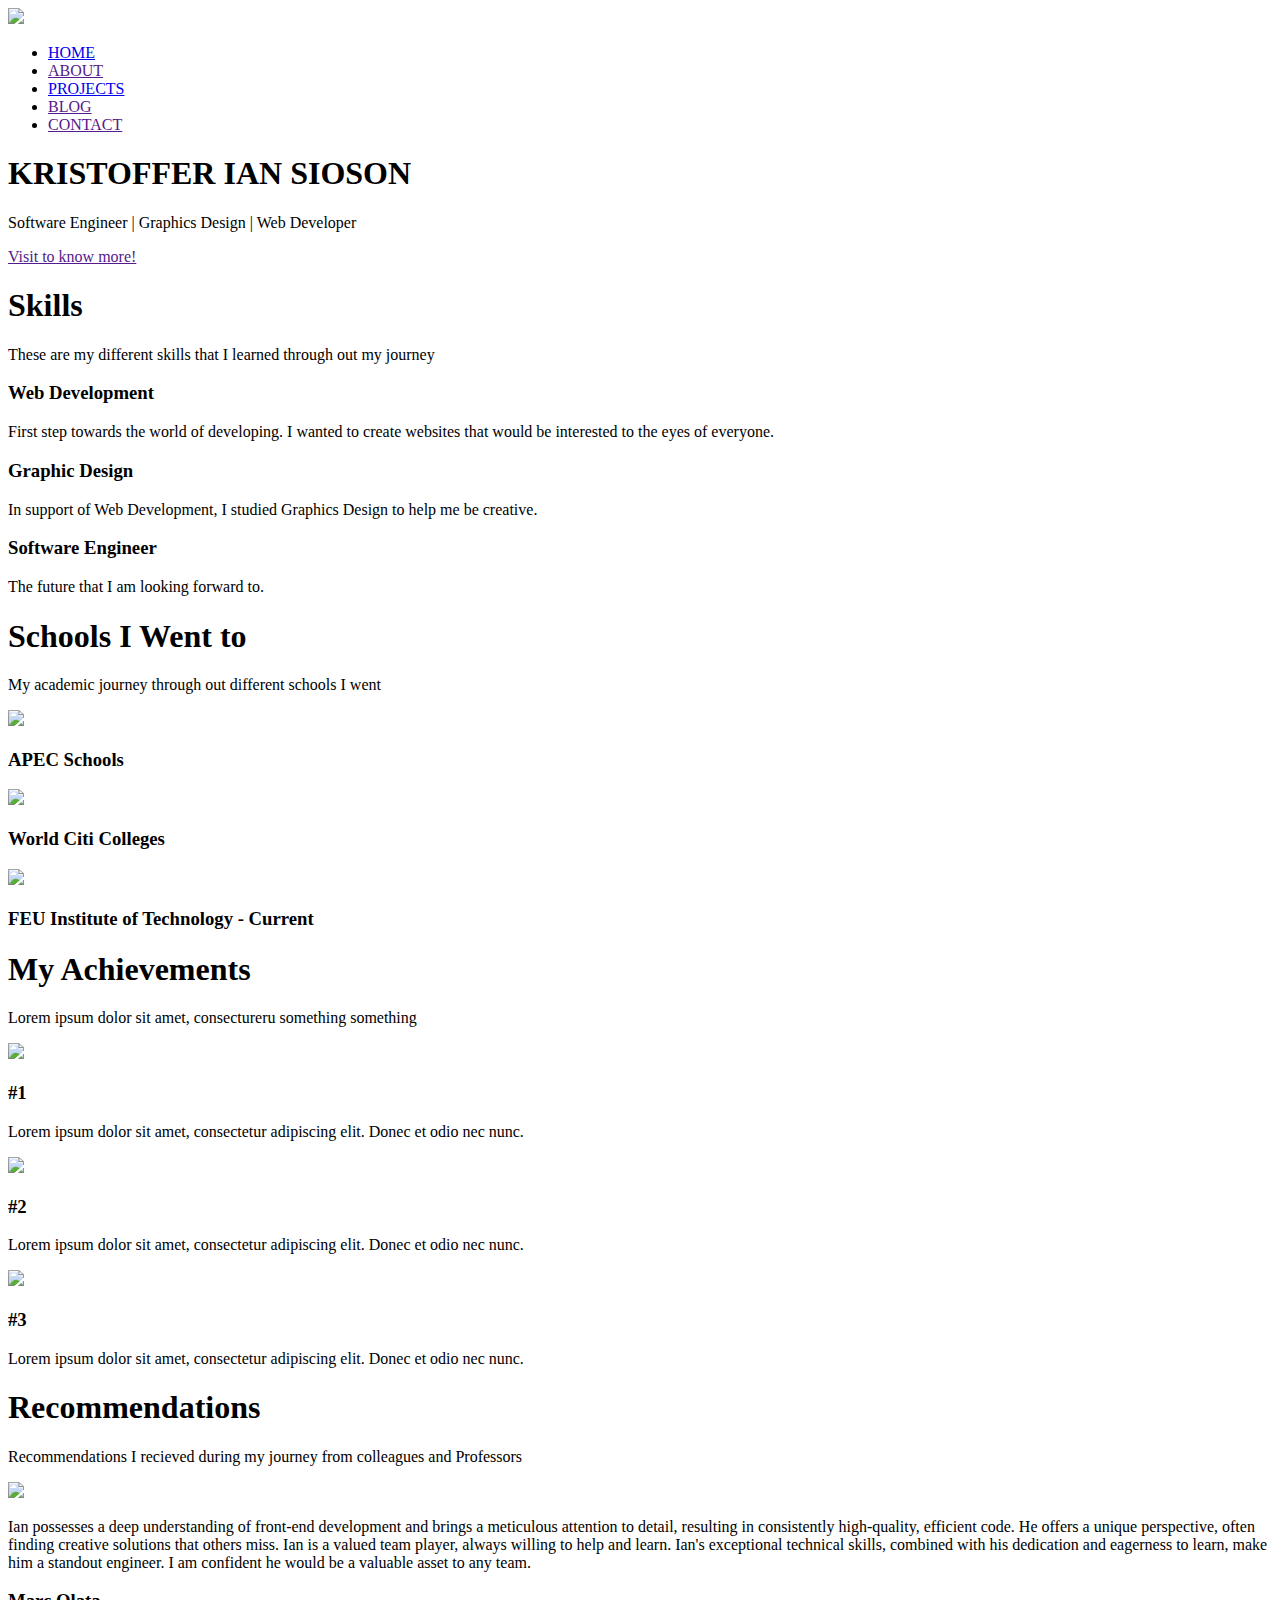
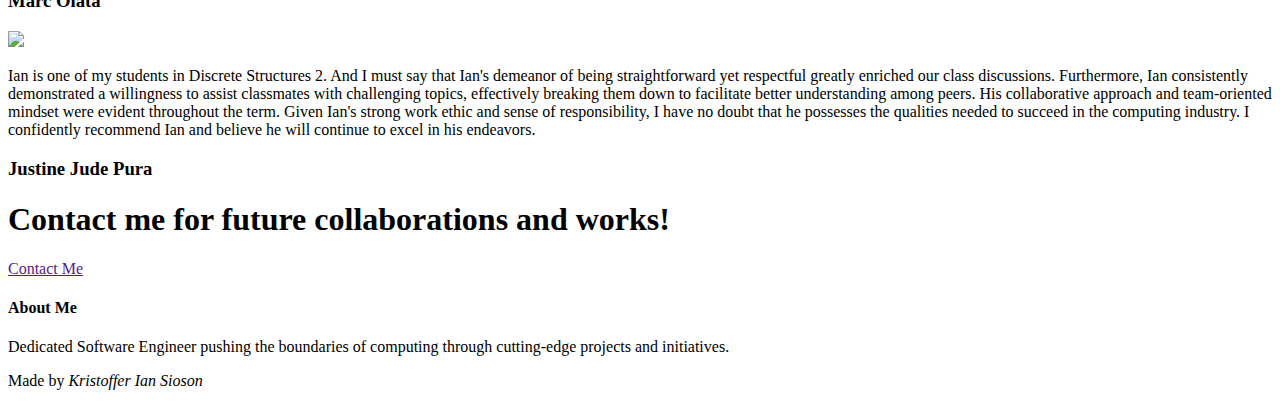
==== index.html @ e9e90484 "Links to different pages" ====
<!DOCTYPE html>
<html>
<head>
    <meta name="viewport" content="width=device-width, initial-scale=1.0">
    <title>Ian Sioson - Blog</title>
    <link rel="stylesheet" href="style.css">
    <link rel="preconnect" href="https://fonts.googleapis.com">
<link rel="preconnect" href="https://fonts.gstatic.com" crossorigin>
<link href="https://fonts.googleapis.com/css2?family=Poppins:ital,wght@0,100;0,200;0,300;0,400;0,500;0,600;0,700;0,800;0,900;1,100;1,200;1,300;1,400;1,500;1,600;1,700;1,800;1,900&display=swap" rel="stylesheet">
<link rel="stylesheet" href="https://cdnjs.cloudflare.com/ajax/libs/font-awesome/6.5.2/css/all.min.css" integrity="sha512-SnH5WK+bZxgPHs44uWIX+LLJAJ9/2PkPKZ5QiAj6Ta86w+fsb2TkcmfRyVX3pBnMFcV7oQPJkl9QevSCWr3W6A==" crossorigin="anonymous" referrerpolicy="no-referrer" />
</head>
<body>
    <section class="header">
        <nav>
            <a href="index.html"><img src="images/logo.png"></a>
            <div class="nav-links" id="navLinks">
                <i class="fa-solid fa-xmark" onclick="hideMenu()"></i>
                <ul>    
                    <li><a href="index.html">HOME</a></li>
                    <li><a href="">ABOUT</a></li>
                    <li><a href="project.html">PROJECTS</a></li>
                    <li><a href="">BLOG</a></li>
                    <li><a href="">CONTACT</a></li>
                </ul>
            </div>
            <i class="fa-solid fa-bars" onclick="showMenu()"></i>
        </nav>
        <div class="text-box">
            <h1>KRISTOFFER IAN SIOSON</h1>
            <p>Software Engineer | Graphics Design | Web Developer</p>
            <a href="" class="hero-btn">Visit to know more!</a>

        </div>
    </section>

    <!-- About Project -->

    <section class ="course">
      <h1>Skills</h1>
      <p>These are my different skills that I learned through out my journey</p>

        <div class="row">
            <div class="course-col">
              <h3>Web Development</h3>
                 <p>First step towards the world of developing. I wanted to create websites that would be interested to the eyes of everyone.</p>
                </div>

            <div class="course-col">
              <h3>Graphic Design</h3>
                 <p>In support of Web Development, I studied Graphics Design to help me be creative.</p>
               </div>

            <div class="course-col">
              <h3>Software Engineer</h3>
                 <p>The future that I am looking forward to.</p>
                </div>
    </section>

    <!-- Schools -->

    <section class="school">
    <h1>Schools I Went to</h1>
    <p>My academic journey through out different schools I went</p>

    <div class="row">
        <div class="school-col">
            <img src="images/apec.png">
            <div class="layer">
                <h3>APEC Schools</h3>
        </div>
        </div>

        <div class="school-col">
            <img src="images/wcc.png">
            <div class="layer">
                <h3>World Citi Colleges</h3>
        </div>
        </div>

        <div class="school-col">
            <img src="images/feu.png">
            <div class="layer">
                <h3>FEU Institute of Technology - Current</h3>
        </div>
        </div>
    </div>



    </section>

    <!-- Achievements -->
    <section class="achievements">
        <h1>My Achievements</h1>
        <p>Lorem ipsum dolor sit amet, consectureru something something</p>

        <div class="row">
            <div class="achievement-col">
                <img src="images/achievement1.png">
                <h3>#1</h3>
                <p>Lorem ipsum dolor sit amet, consectetur adipiscing elit. Donec et odio nec nunc.</p>
            </div>

            <div class="achievement-col">
                <img src="images/achievement2.png">
                <h3>#2</h3>
                <p>Lorem ipsum dolor sit amet, consectetur adipiscing elit. Donec et odio nec nunc.</p>
            </div>

            <div class="achievement-col">
                <img src="images/achievement3.png">
                <h3>#3</h3>
                <p>Lorem ipsum dolor sit amet, consectetur adipiscing elit. Donec et odio nec nunc.</p>
            </div>
        </div>
    </section>

    <!-- Recommendations -->
    <section class="recommendations">
        <h1>Recommendations</h1>
        <p>Recommendations I recieved during my journey from colleagues and Professors</p>
        <div clas="row">
            <div class="recommendations-col">
                <img src="images/marc.jpg">
                <div>
                    <p>Ian possesses a deep understanding of front-end development and brings a meticulous attention to detail, resulting in consistently high-quality, efficient code. He offers a unique perspective, often finding creative solutions that others miss. Ian is a valued team player, always willing to help and learn.

                        Ian's exceptional technical skills, combined with his dedication and eagerness to learn, make him a standout engineer. I am confident he would be a valuable asset to any team.</p>
                    <h3>Marc Olata</h3>

                </div>
            </div>

            <div class="recommendations-col">
                <img src="images/pura.jfif">
                <div>
                    <p>Ian is one of my students in Discrete Structures 2. And I must say that Ian's demeanor of being straightforward yet respectful greatly enriched our class discussions. Furthermore, Ian consistently demonstrated a willingness to assist classmates with challenging topics, effectively breaking them down to facilitate better understanding among peers. His collaborative approach and team-oriented mindset were evident throughout the term.

                        Given Ian's strong work ethic and sense of responsibility, I have no doubt that he possesses the qualities needed to succeed in the computing industry. I confidently recommend Ian and believe he will continue to excel in his endeavors.</p>
                    <h3>Justine Jude Pura</h3>

                </div>
            </div>
        </div>



    </section>

    <!-- Call To Action -->
    <section class="cta">
        <h1>Contact me for future collaborations and works!</h1>
        <a href="" class="hero-btn">Contact Me</a>


    </section>

    <!-- Footer -->

    <section class="footer">
        <h4>About Me</h4>
        <p>Dedicated Software Engineer pushing the boundaries of computing through cutting-edge projects and initiatives.</p>
        <div class="icons">
            <i class="fa-brands fa-facebook"></i>
            <i class="fa-brands fa-twitter"></i>
            <i class="fa-brands fa-instagram"></i>
            <i class="fa-brands fa-linkedin"></i>
</div>
<p>Made by <i class="fa fa-heart-o">Kristoffer Ian Sioson</p>
    </section>



    <script>
        var navLinks = document.getElementById("navLinks");

        function showMenu(){
            navLinks.style.right = "0";
        }

        function hideMenu(){
            navLinks.style.right = "-200px";
        }




    </script>

</body>
</html>
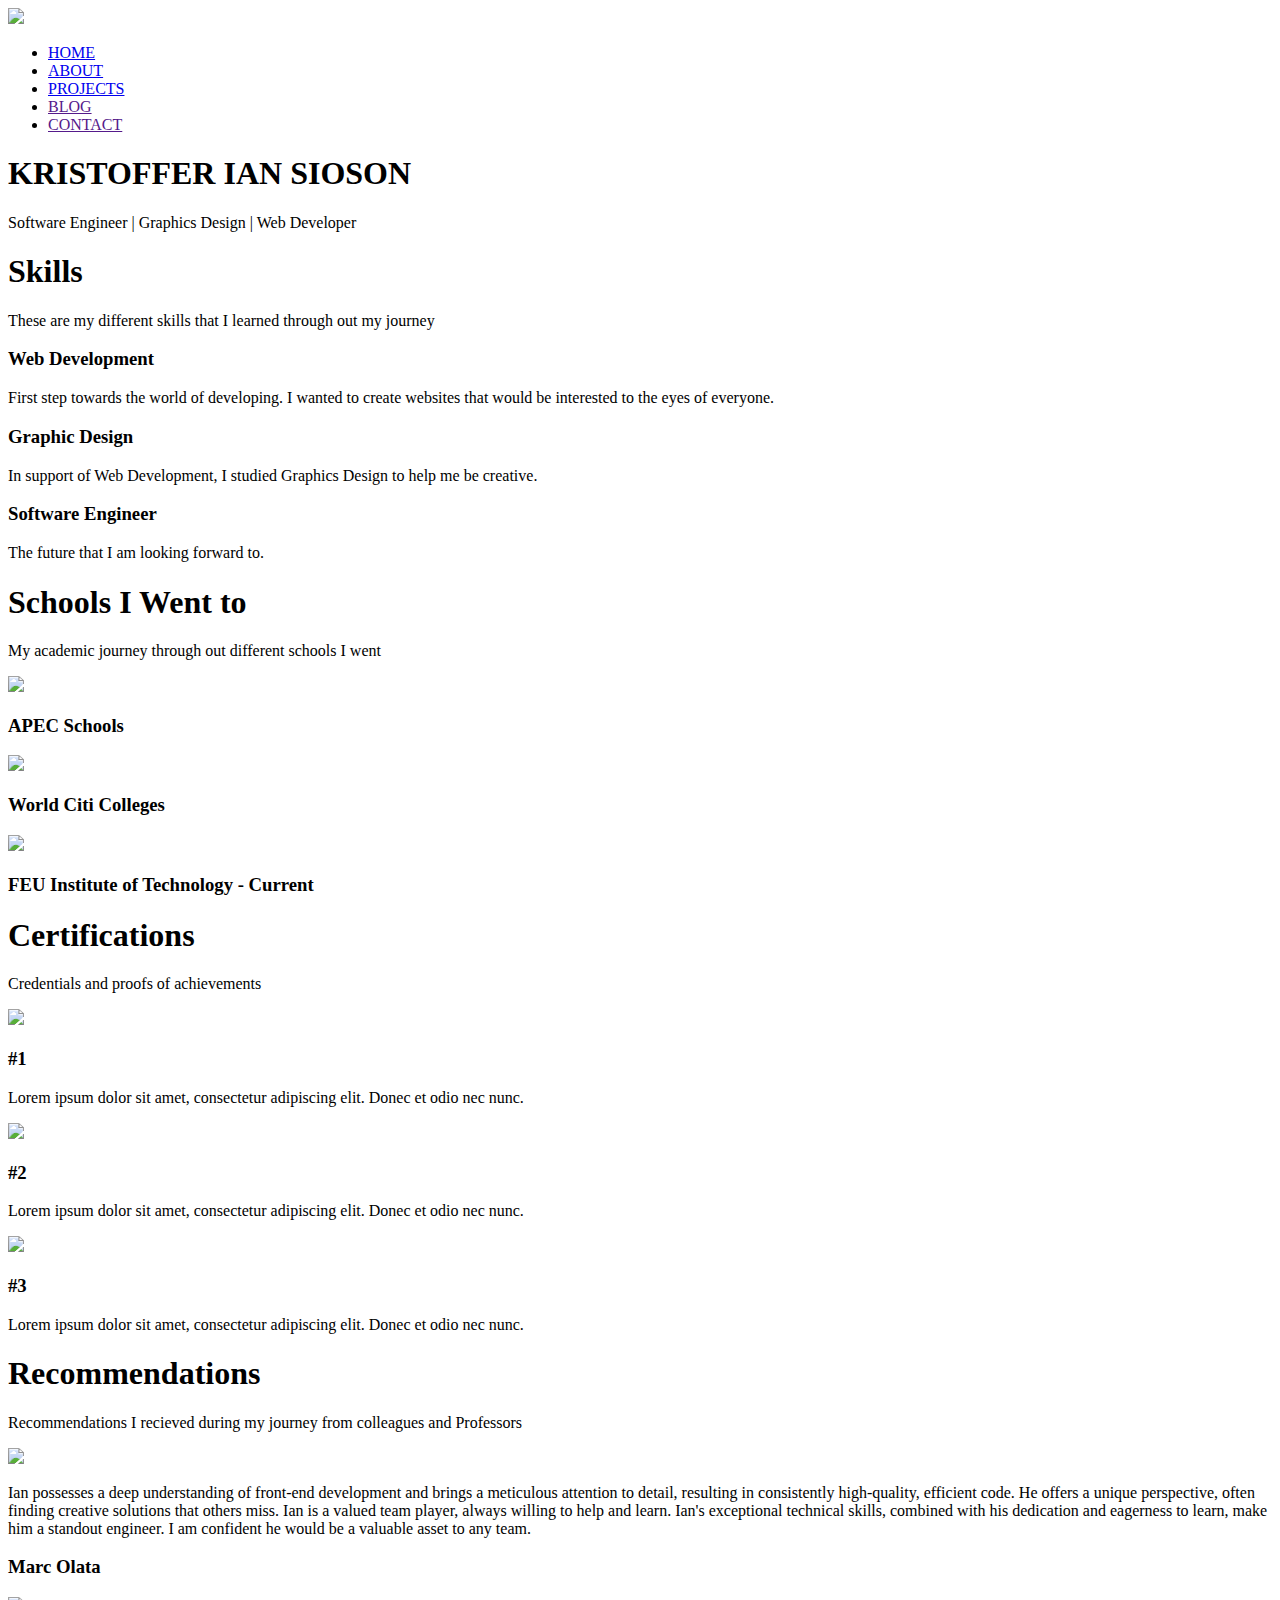
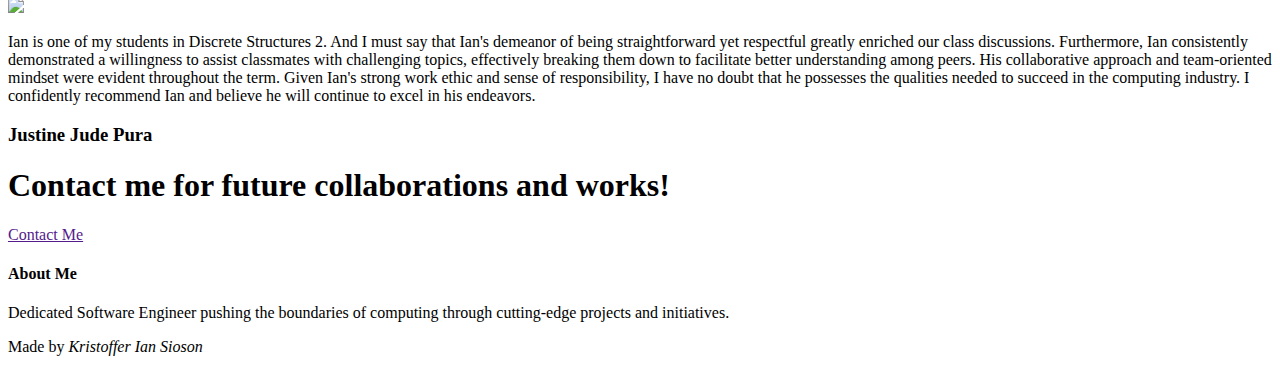
==== commit a4f2cfe5: "UPDATE INDEX.HTML" ====
--- a/index.html
+++ b/index.html
@@ -16,8 +16,8 @@
             <div class="nav-links" id="navLinks">
                 <i class="fa-solid fa-xmark" onclick="hideMenu()"></i>
                 <ul>    
-                    <li><a href="index.html">HOME</a></li>
-                    <li><a href="">ABOUT</a></li>
+                    <li><a href="#">HOME</a></li>
+                    <li><a href="about.html">ABOUT</a></li>
                     <li><a href="project.html">PROJECTS</a></li>
                     <li><a href="">BLOG</a></li>
                     <li><a href="">CONTACT</a></li>
@@ -28,7 +28,6 @@
         <div class="text-box">
             <h1>KRISTOFFER IAN SIOSON</h1>
             <p>Software Engineer | Graphics Design | Web Developer</p>
-            <a href="" class="hero-btn">Visit to know more!</a>
 
         </div>
     </section>
@@ -91,8 +90,8 @@
 
     <!-- Achievements -->
     <section class="achievements">
-        <h1>My Achievements</h1>
-        <p>Lorem ipsum dolor sit amet, consectureru something something</p>
+        <h1>Certifications</h1>
+        <p>Credentials and proofs of achievements</p>
 
         <div class="row">
             <div class="achievement-col">
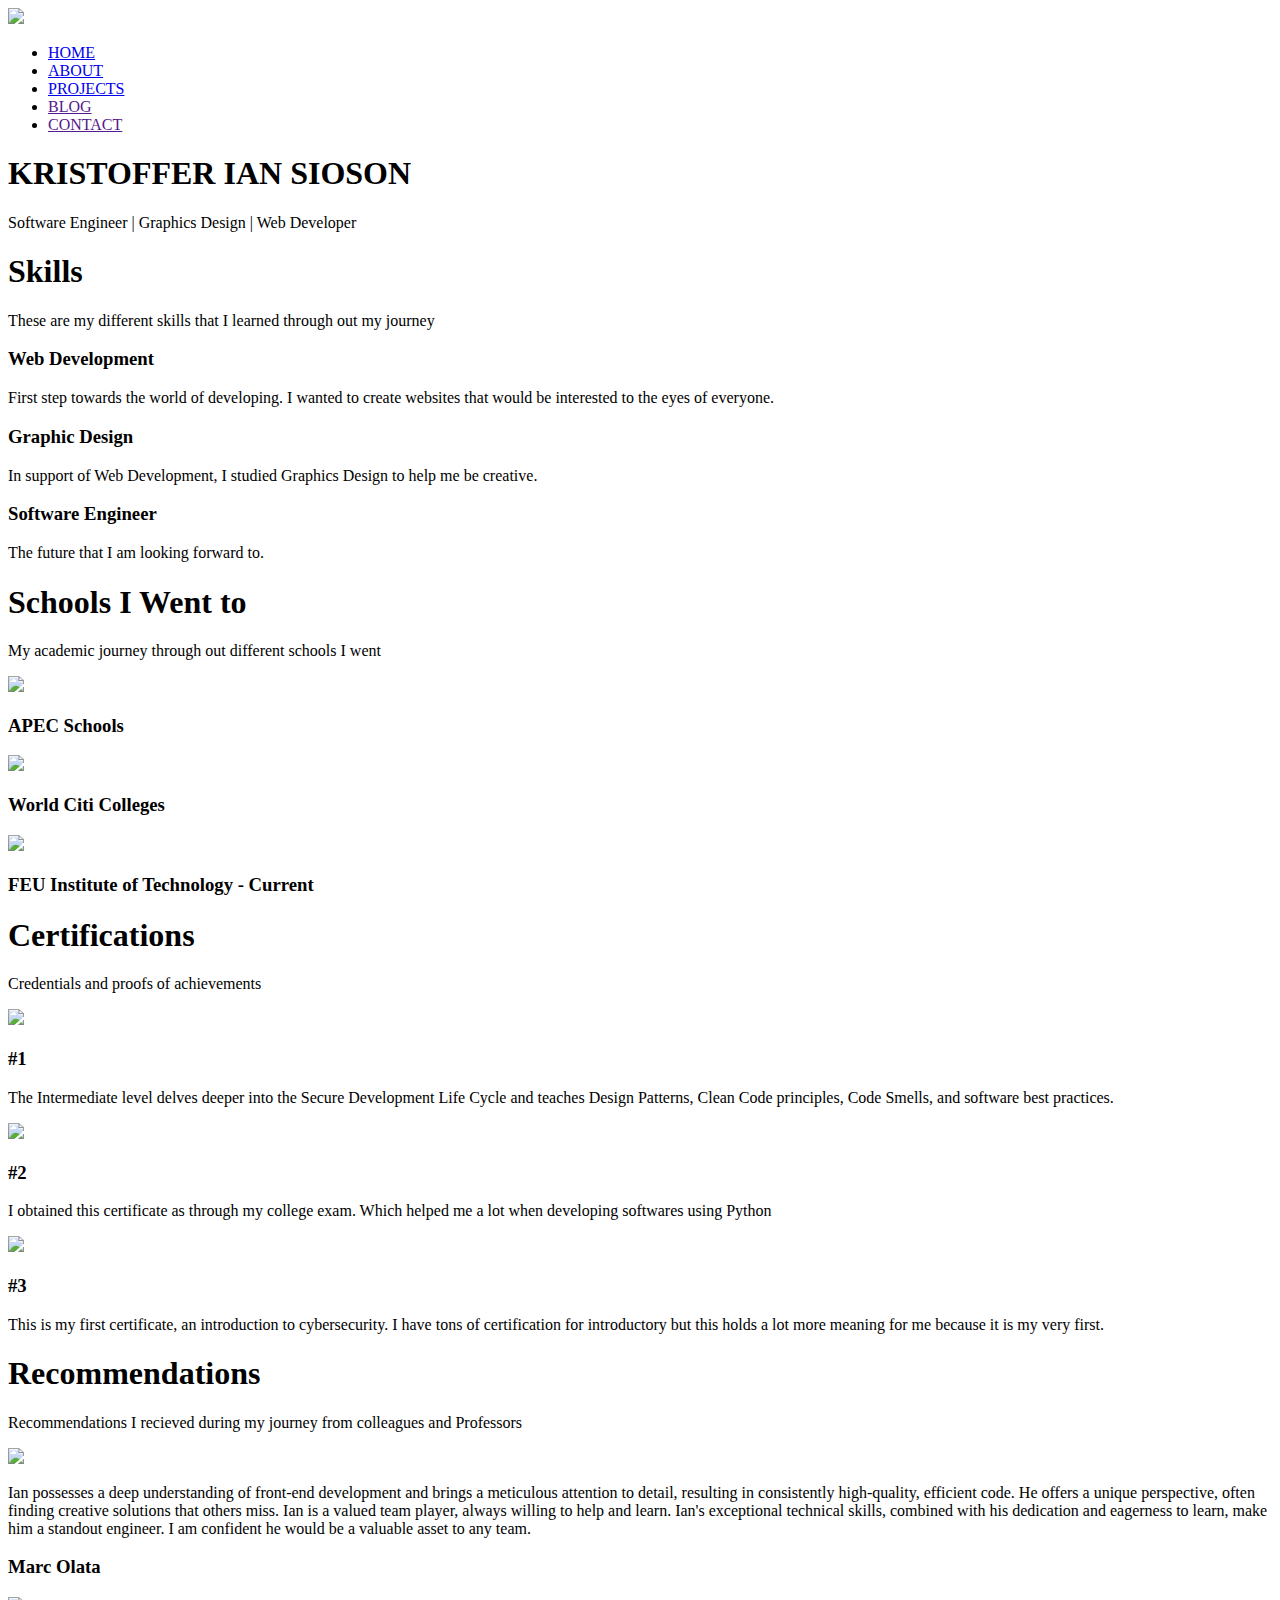
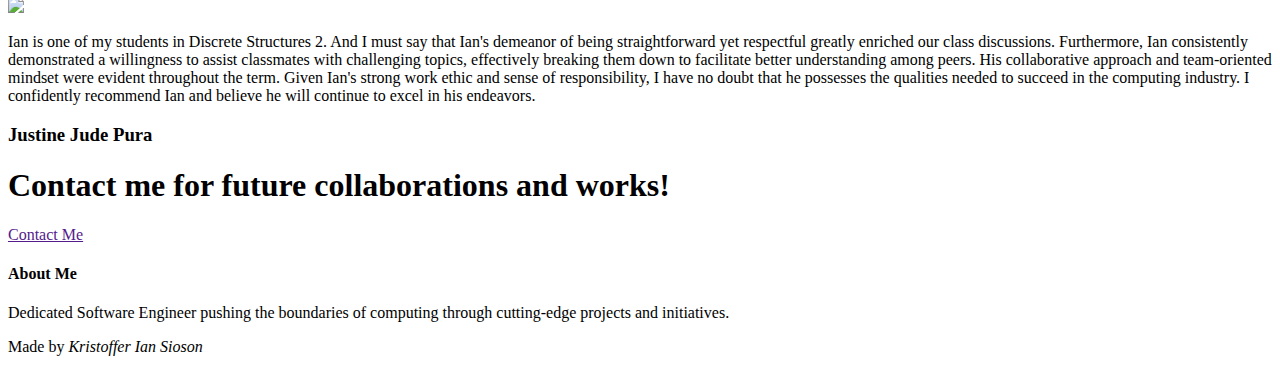
==== commit b87ea893: "Posted the certificate" ====
--- a/index.html
+++ b/index.html
@@ -95,21 +95,21 @@
 
         <div class="row">
             <div class="achievement-col">
-                <img src="images/achievement1.png">
+                <img src="images/certificate1.png">
                 <h3>#1</h3>
-                <p>Lorem ipsum dolor sit amet, consectetur adipiscing elit. Donec et odio nec nunc.</p>
+                <p>The Intermediate level delves deeper into the Secure Development Life Cycle and teaches Design Patterns, Clean Code principles, Code Smells, and software best practices. </p>
             </div>
 
             <div class="achievement-col">
-                <img src="images/achievement2.png">
+                <img src="images/certificate2.png">
                 <h3>#2</h3>
-                <p>Lorem ipsum dolor sit amet, consectetur adipiscing elit. Donec et odio nec nunc.</p>
+                <p>I obtained this certificate as through my college exam. Which helped me a lot when developing softwares using Python</p>
             </div>
 
             <div class="achievement-col">
-                <img src="images/achievement3.png">
+                <img src="images/certificate3.png">
                 <h3>#3</h3>
-                <p>Lorem ipsum dolor sit amet, consectetur adipiscing elit. Donec et odio nec nunc.</p>
+                <p>This is my first certificate, an introduction to cybersecurity. I have tons of certification for introductory but this holds a lot more meaning for me because it is my very first.</p>
             </div>
         </div>
     </section>
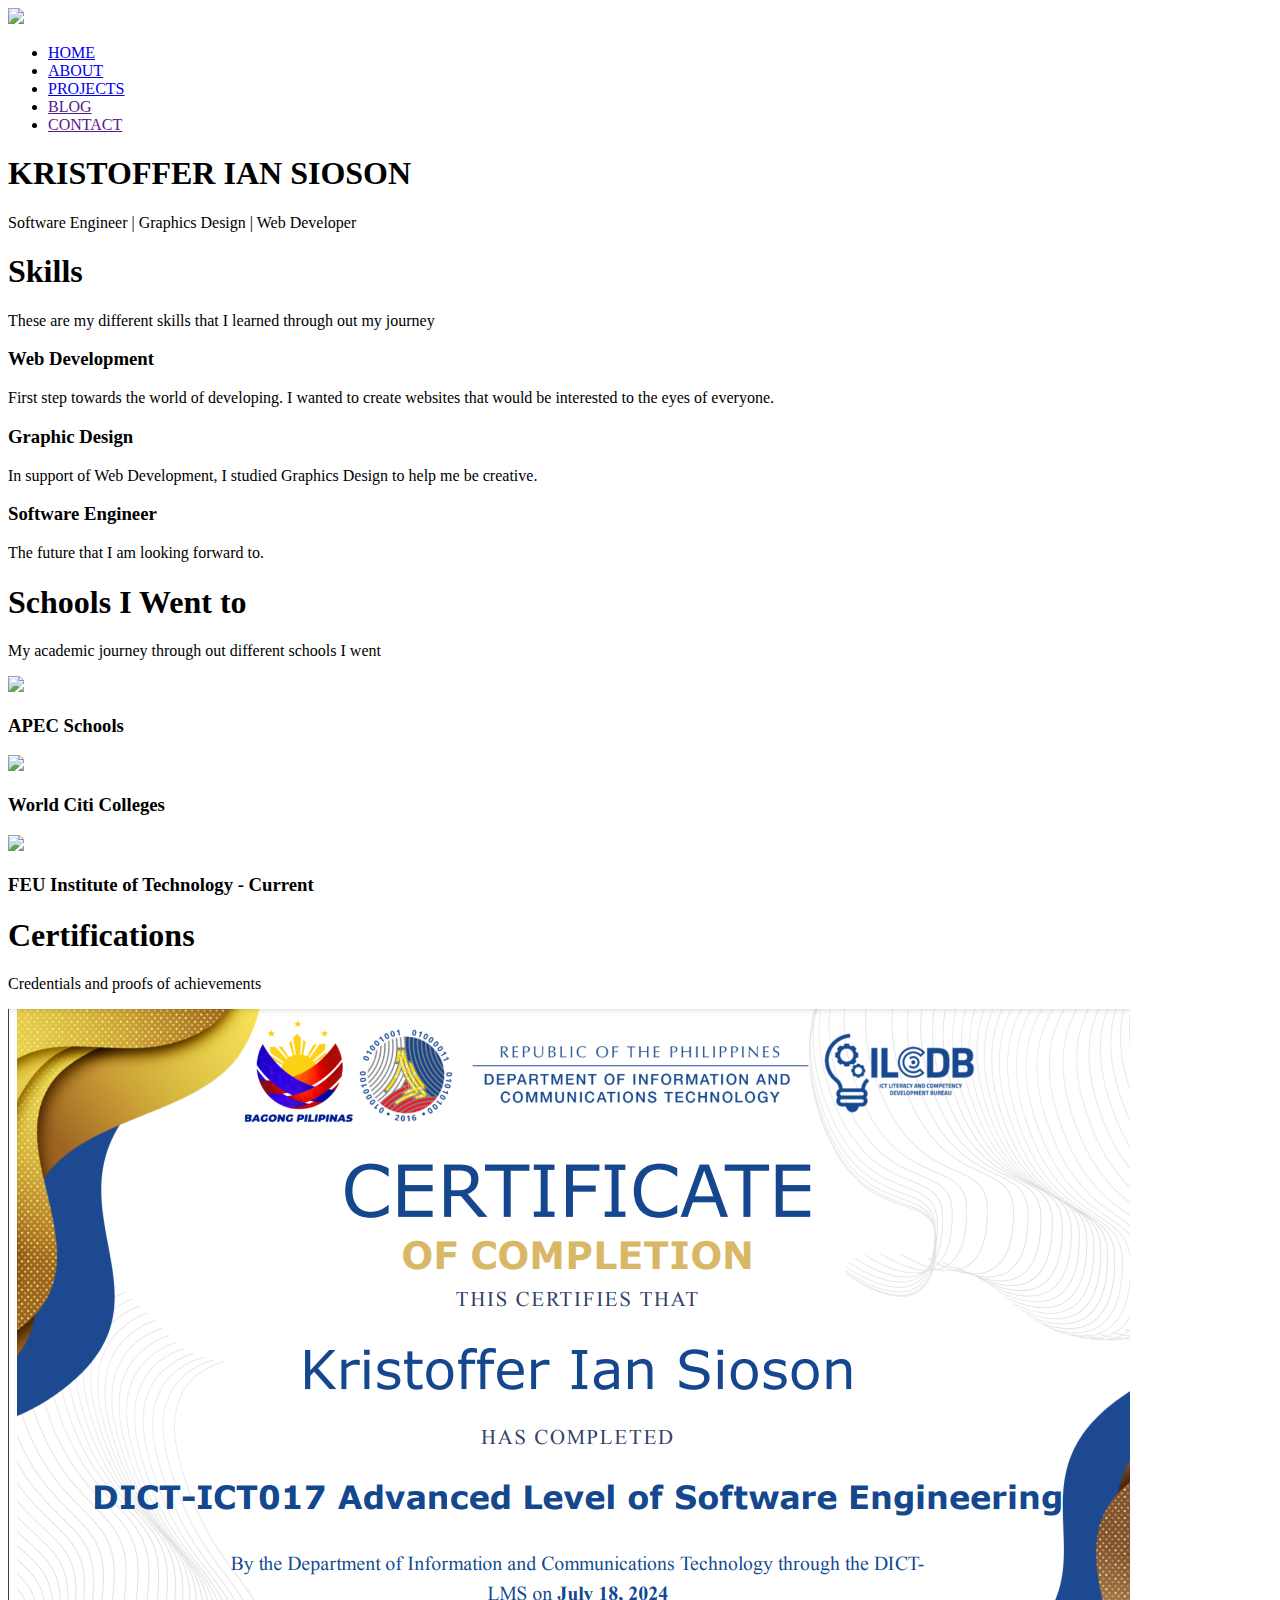
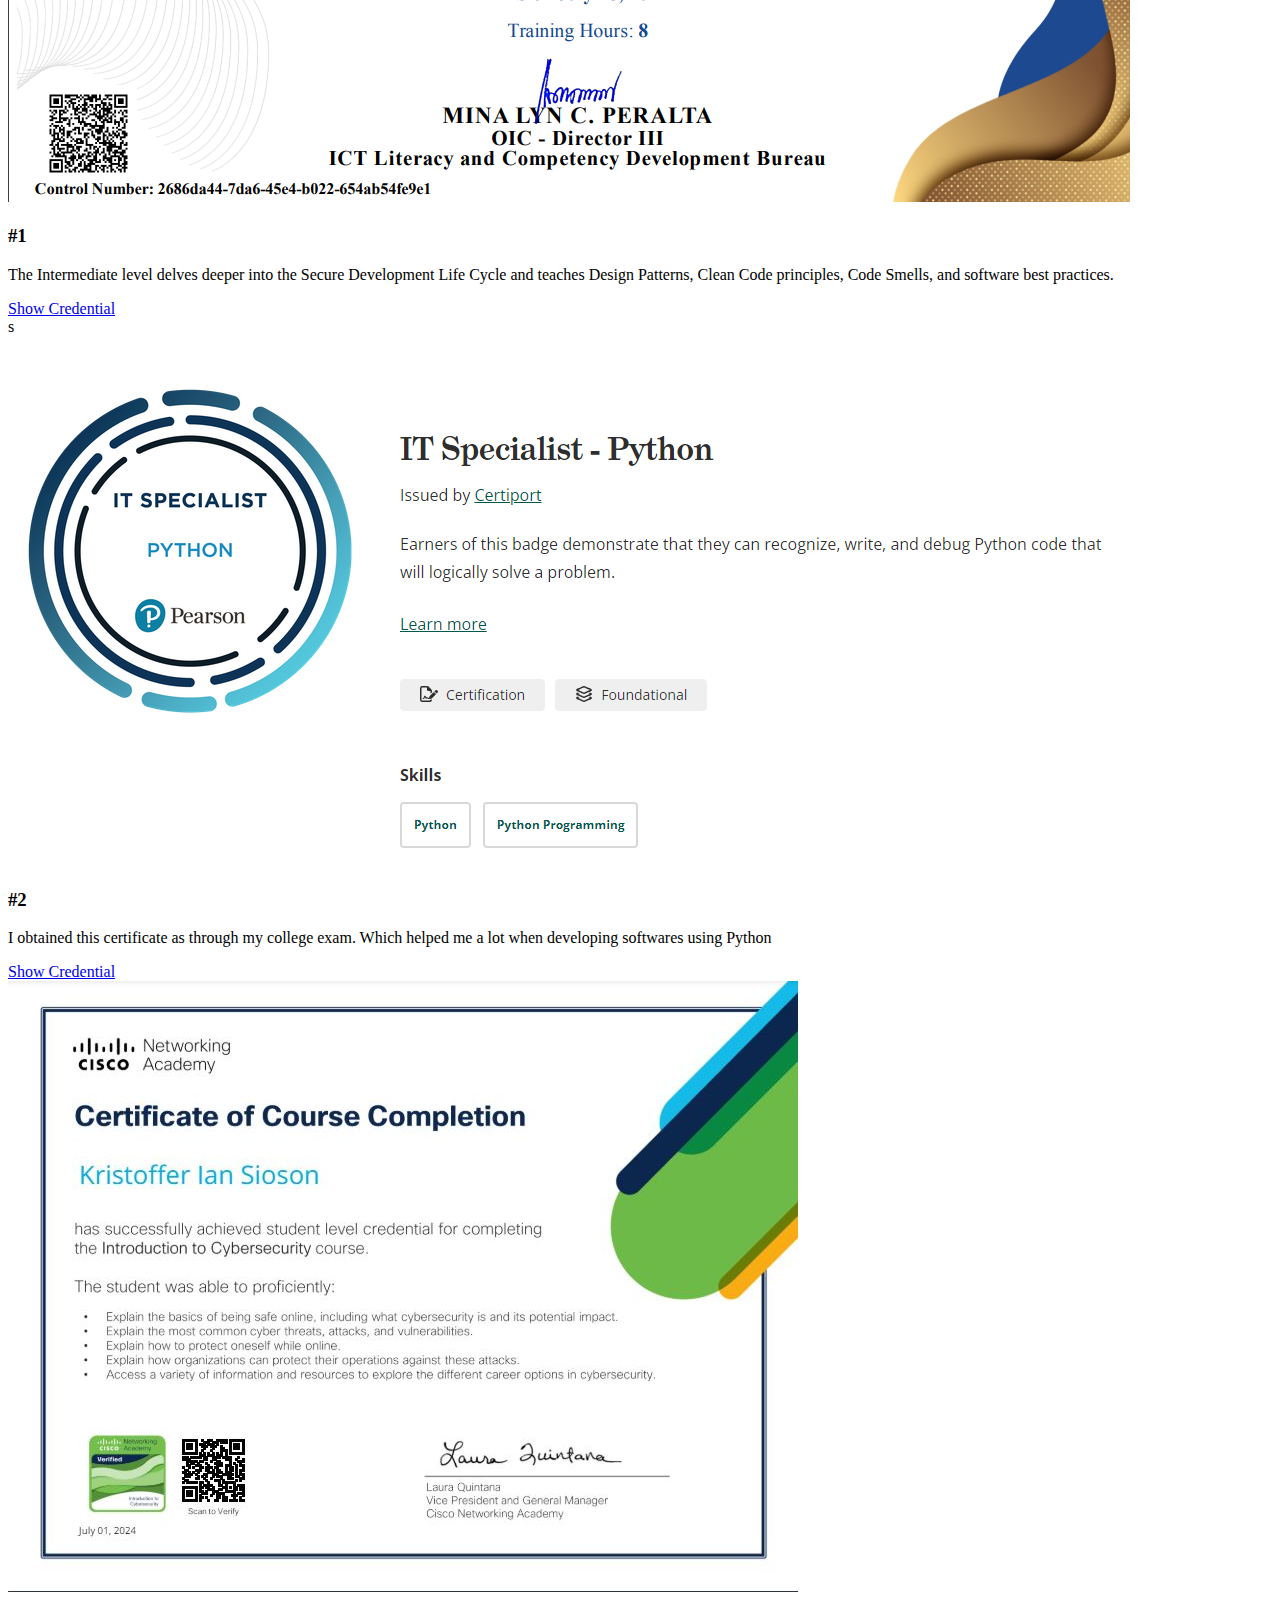
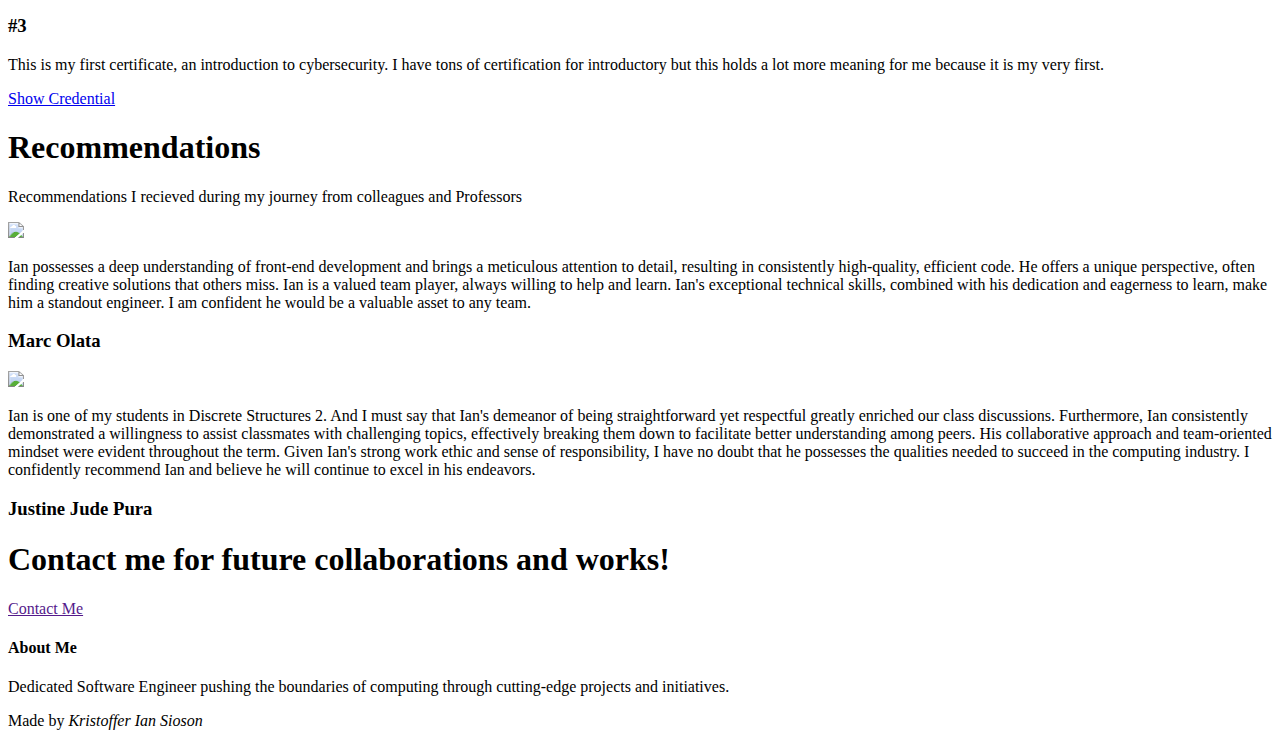
==== commit 4545497c: "Updated the about me and added links to the indexhtml(Certifications)" ====
--- a/index.html
+++ b/index.html
@@ -98,18 +98,20 @@
                 <img src="images/certificate1.png">
                 <h3>#1</h3>
                 <p>The Intermediate level delves deeper into the Secure Development Life Cycle and teaches Design Patterns, Clean Code principles, Code Smells, and software best practices. </p>
-            </div>
-
+                <li><a href="https://courses.buri.io/view/user/certificate/2686da44-7da6-45e4-b022-654ab54fe9e1/pdf">Show Credential</a></li>
+s
             <div class="achievement-col">
                 <img src="images/certificate2.png">
                 <h3>#2</h3>
                 <p>I obtained this certificate as through my college exam. Which helped me a lot when developing softwares using Python</p>
+                <li><a href="https://www.credly.com/badges/a7291686-6739-4911-a260-34dc26acfdd3/linked_in_profile">Show Credential</a></li>
             </div>
 
             <div class="achievement-col">
                 <img src="images/certificate3.png">
                 <h3>#3</h3>
                 <p>This is my first certificate, an introduction to cybersecurity. I have tons of certification for introductory but this holds a lot more meaning for me because it is my very first.</p>
+                <li><a href="https://www.credly.com/badges/22dad28d-3cf2-40c5-b05e-ab332f417ef3/linked_in_profile">Show Credential</a></li>
             </div>
         </div>
     </section>
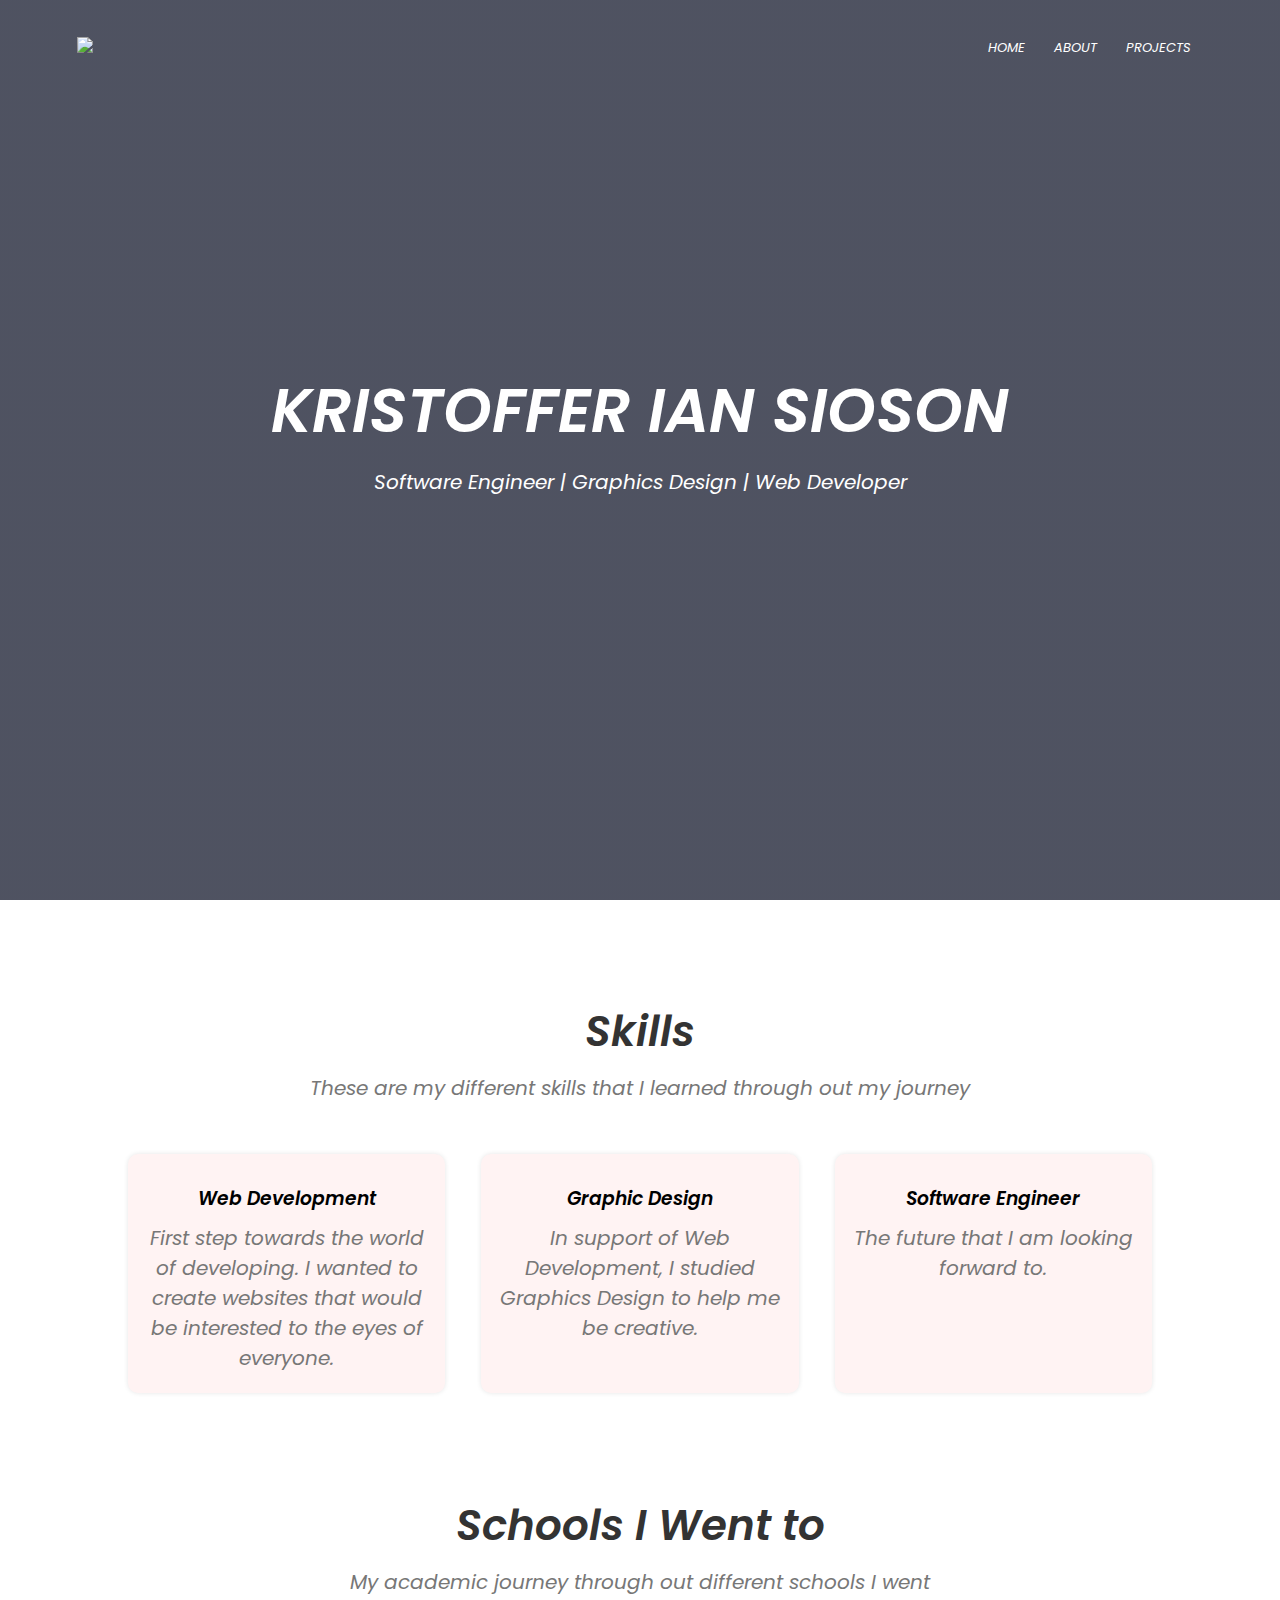
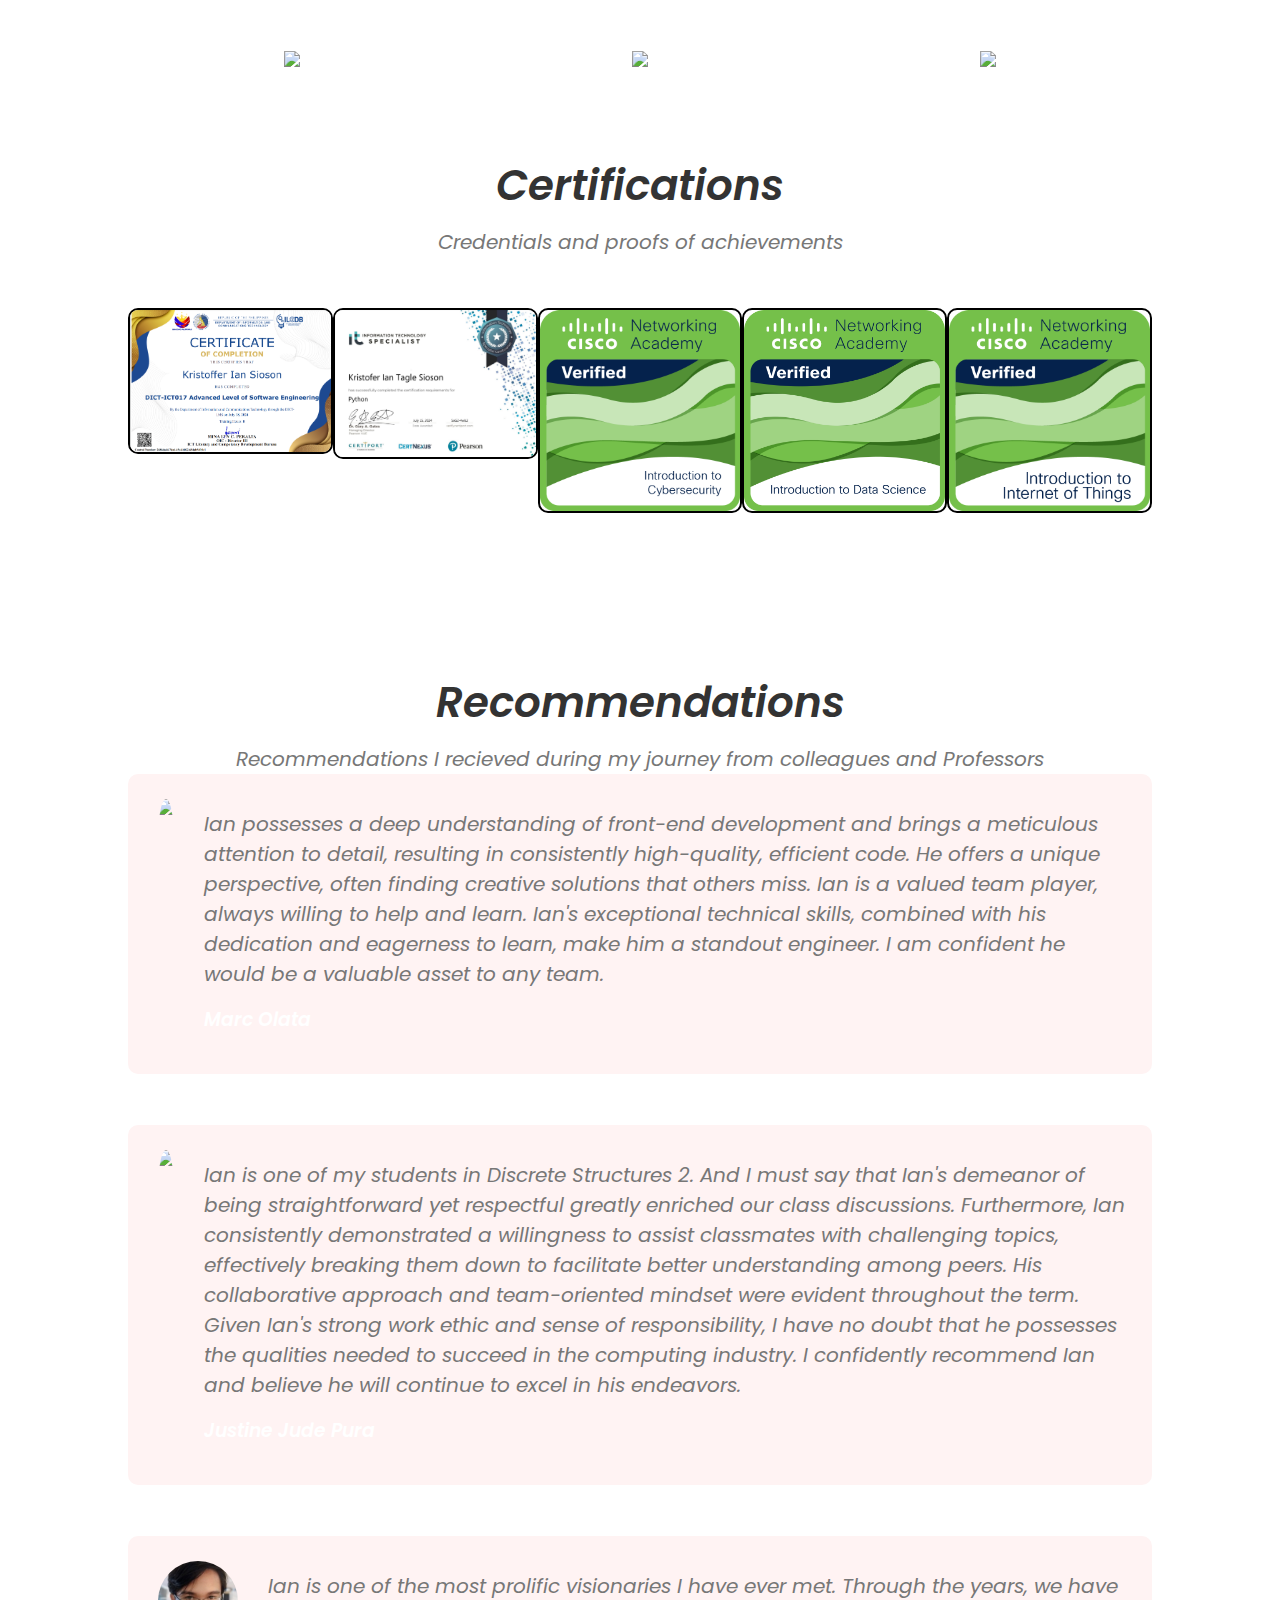
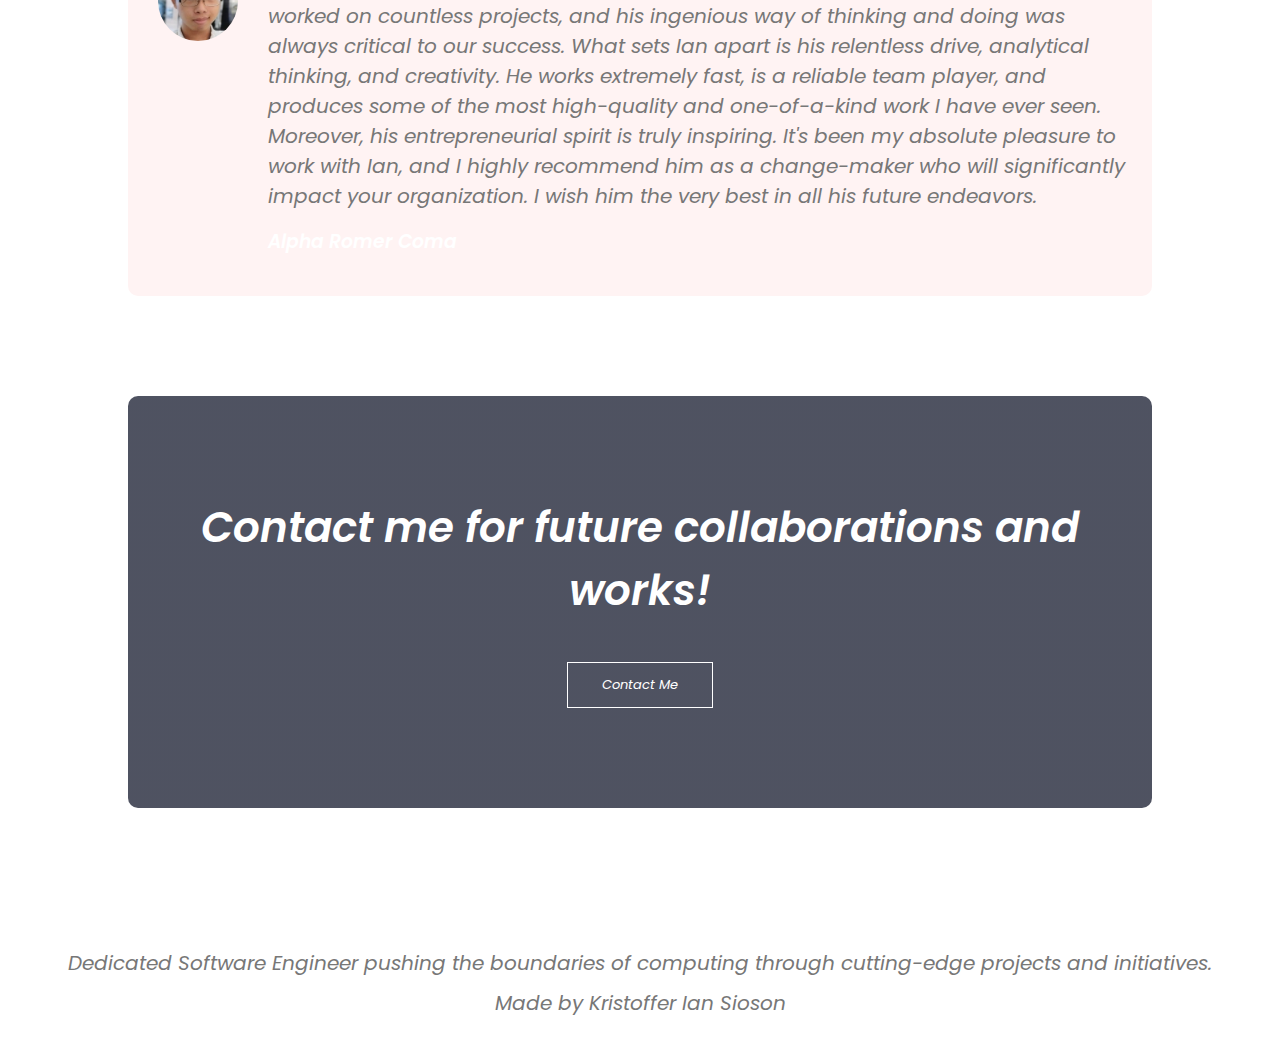
==== commit 8a492032: "Updated and Finished Website!" ====
--- a/index.html
+++ b/index.html
@@ -19,8 +19,6 @@
                     <li><a href="#">HOME</a></li>
                     <li><a href="about.html">ABOUT</a></li>
                     <li><a href="project.html">PROJECTS</a></li>
-                    <li><a href="">BLOG</a></li>
-                    <li><a href="">CONTACT</a></li>
                 </ul>
             </div>
             <i class="fa-solid fa-bars" onclick="showMenu()"></i>
@@ -35,23 +33,23 @@
     <!-- About Project -->
 
     <section class ="course">
-      <h1>Skills</h1>
-      <p>These are my different skills that I learned through out my journey</p>
+    <h1>Skills</h1>
+    <p>These are my different skills that I learned through out my journey</p>
 
         <div class="row">
             <div class="course-col">
-              <h3>Web Development</h3>
-                 <p>First step towards the world of developing. I wanted to create websites that would be interested to the eyes of everyone.</p>
+            <h3>Web Development</h3>
+                <p>First step towards the world of developing. I wanted to create websites that would be interested to the eyes of everyone.</p>
                 </div>
 
             <div class="course-col">
-              <h3>Graphic Design</h3>
-                 <p>In support of Web Development, I studied Graphics Design to help me be creative.</p>
-               </div>
+            <h3>Graphic Design</h3>
+                <p>In support of Web Development, I studied Graphics Design to help me be creative.</p>
+            </div>
 
             <div class="course-col">
-              <h3>Software Engineer</h3>
-                 <p>The future that I am looking forward to.</p>
+            <h3>Software Engineer</h3>
+                <p>The future that I am looking forward to.</p>
                 </div>
     </section>
 
@@ -88,33 +86,41 @@
 
     </section>
 
-    <!-- Achievements -->
-    <section class="achievements">
-        <h1>Certifications</h1>
-        <p>Credentials and proofs of achievements</p>
-
-        <div class="row">
-            <div class="achievement-col">
-                <img src="images/certificate1.png">
-                <h3>#1</h3>
-                <p>The Intermediate level delves deeper into the Secure Development Life Cycle and teaches Design Patterns, Clean Code principles, Code Smells, and software best practices. </p>
-                <li><a href="https://courses.buri.io/view/user/certificate/2686da44-7da6-45e4-b022-654ab54fe9e1/pdf">Show Credential</a></li>
-s
-            <div class="achievement-col">
-                <img src="images/certificate2.png">
-                <h3>#2</h3>
-                <p>I obtained this certificate as through my college exam. Which helped me a lot when developing softwares using Python</p>
-                <li><a href="https://www.credly.com/badges/a7291686-6739-4911-a260-34dc26acfdd3/linked_in_profile">Show Credential</a></li>
-            </div>
-
-            <div class="achievement-col">
-                <img src="images/certificate3.png">
-                <h3>#3</h3>
-                <p>This is my first certificate, an introduction to cybersecurity. I have tons of certification for introductory but this holds a lot more meaning for me because it is my very first.</p>
-                <li><a href="https://www.credly.com/badges/22dad28d-3cf2-40c5-b05e-ab332f417ef3/linked_in_profile">Show Credential</a></li>
-            </div>
-        </div>
-    </section>
+  <!-- Achievements -->
+<section class="achievements">
+    <h1>Certifications</h1>
+    <p>Credentials and proofs of achievements</p>
+
+    <div class="row">
+        <div class="achievement-col">
+            <a href="https://courses.buri.io/view/user/certificate/2686da44-7da6-45e4-b022-654ab54fe9e1/pdf">
+                <img src="images/certificate1.png" alt="Certificate">
+              </a>
+        </div>
+
+        <div class="achievement-col">
+            <a href="https://credly.com/badges/a7291686-6739-4911-a260-34dc26acfdd3/">
+                <img src="images/certificate2.jfif" alt="Certificate">
+              </a>
+        </div>
+
+        <div class="achievement-col">
+            <a href="https://www.credly.com/badges/22dad28d-3cf2-40c5-b05e-ab332f417ef3/public_url">
+                <img src="images/introduction-to-cybersecurity.png" alt="Certificate">
+              </a>
+        </div>
+        <div class="achievement-col">
+            <a href="https://www.credly.com/badges/081c0c77-9fe8-42ee-8503-3732d0b97ddf/public_url">
+                <img src="images/introduction-to-data-science.png" alt="Certificate">
+              </a>
+        </div>
+        <div class="achievement-col">
+            <a href="https://www.credly.com/badges/d9e7f170-a154-4fe3-9b4e-78450764eee8/public_url">
+                <img src="images/introduction-to-iot.png" alt="Certificate">
+              </a>
+        </div>
+    </div>
+</section>
 
     <!-- Recommendations -->
     <section class="recommendations">
@@ -142,6 +148,19 @@
 
                 </div>
             </div>
+
+            <div class="recommendations-col">
+                <img src="images/coma.jfif">
+                <div>
+                    <p>Ian is one of the most prolific visionaries I have ever met. Through the years, we have worked on countless projects, and his ingenious way of thinking and doing was always critical to our success.
+
+                        What sets Ian apart is his relentless drive, analytical thinking, and creativity. He works extremely fast, is a reliable team player, and produces some of the most high-quality and one-of-a-kind work I have ever seen. Moreover, his entrepreneurial spirit is truly inspiring.
+                        
+                        It's been my absolute pleasure to work with Ian, and I highly recommend him as a change-maker who will significantly impact your organization. I wish him the very best in all his future endeavors.</p>
+                    <h3>Alpha Romer Coma</h3>
+
+                </div>
+            </div>
         </div>
 
 
@@ -151,22 +170,20 @@
     <!-- Call To Action -->
     <section class="cta">
         <h1>Contact me for future collaborations and works!</h1>
-        <a href="" class="hero-btn">Contact Me</a>
-
-
+        <a href="mailto:ianzsioszon@gmail.com" target="_blank" class="hero-btn">Contact Me</a>
+        
     </section>
 
     <!-- Footer -->
 
     <section class="footer">
-        <h4>About Me</h4>
         <p>Dedicated Software Engineer pushing the boundaries of computing through cutting-edge projects and initiatives.</p>
         <div class="icons">
-            <i class="fa-brands fa-facebook"></i>
-            <i class="fa-brands fa-twitter"></i>
-            <i class="fa-brands fa-instagram"></i>
-            <i class="fa-brands fa-linkedin"></i>
-</div>
+            <a href="https://www.facebook.com/non.trid.1"><i class="fa-brands fa-facebook"></i></a>
+            <a href="https://www.instagram.com/nai.lm07/"><i class="fa-brands fa-instagram"></i></a>
+            <a href="https://github.com/iansioson"><i class="fa-brands fa-github"></i></a>
+            <a href="https://www.linkedin.com/in/kristoffer-ian-sioson/"><i class="fa-brands fa-linkedin"></i></a>
+          </div>
 <p>Made by <i class="fa fa-heart-o">Kristoffer Ian Sioson</p>
     </section>
 
--- a/style.css
+++ b/style.css
@@ -0,0 +1,585 @@
+*{
+    margin: 0;
+    padding: 0;
+    box-sizing: border-box;
+  
+    font-family: "Poppins", sans-serif;
+    font-weight: 400;
+    font-style: italic;
+      
+      
+}
+.header{
+    min-height: 100vh;
+    width: 100%;
+    background-image: linear-gradient(rgba(4,9,30,0.7), rgba(4,9,30,0.7)), url('images/banner.jpg');
+    background-position: center;
+    background-size: cover;
+    position: relative;
+    
+}
+nav{
+    display: flex;
+    padding: 2% 6%;
+    justify-content: space-between;
+    align-items: center;
+}
+nav img{
+    width: 150px;
+}
+.nav-links{
+    flex: 1;
+    text-align: right;
+}
+.nav-links ul li{
+    list-style: none;
+    display: inline-block;
+    padding: 8px 12px;
+    position: relative;
+}
+.nav-links ul li a{
+    color: #fff;
+    text-decoration: none;
+    font-size: 13px;
+}
+.nav-links ul li::after{
+    content: '';
+    width: 0;
+    height: 2px;
+    background: #f44336;
+    display: block;
+    margin: auto;
+    transition: 0.5s;
+}
+.nav-links ul li:hover::after{
+    width: 100%;
+}
+.text-box{
+    width: 90%;
+    color: #fff;
+    position: absolute;
+    top: 50%;
+    left: 50%;
+    transform: translate(-50%, -50%);
+    text-align: center;
+}
+.text-box h1{
+    font-size: 62px;
+    color: #fff;
+}
+.text-box p{
+    margin: 10px 0 40px;
+    font-size: 20px;
+    color: #fff;
+}
+
+nav .fa{
+    display: none;
+}
+
+.hero-btn{
+    display: inline-block;
+    text-decoration: none;
+    color: #fff;
+    border: 1px solid #fff;
+    padding: 12px 34px;
+    font-size: 13px;
+    background: transparent;
+    position: relative;
+    cursor: pointer;
+}
+.hero-btn:hover{
+    border: 1px solid #f44336;
+    background: #f44336;
+    transition: 1s;
+}
+
+nav .fa{
+    display: none;
+
+}
+
+@media (max-width: 700px){
+    .text-box h1{
+        font-size: 20px;
+    }
+    .text-box p{
+        font-size: 16px;
+    }
+    .nav-links ul li{
+        display: block;
+    }
+    .nav-links{
+        position: absolute;
+        background: #f44336;
+        height: 100vh;
+        width: 200px;
+        top: 0;
+        right: -200px;
+        text-align: left;
+        z-index: 2;
+        transition: 1s;
+    }
+
+    nav .fa{
+        display: block;
+        color: #EFEFEF;
+        margin: 10px;
+        font-size: 22px;
+        cursor: pointer;
+    }
+
+    .fa-solid, .fas {
+        font-weight: 900;
+        color: #EFEFEF;
+    }
+    .nav-links ul{
+        padding: 30px;
+    }
+
+    nav .fa{
+        display: block;
+        color: #EFEFEF;
+        margin: 10px;
+        font-size: 22px;
+        cursor: pointer;
+    }
+
+    .nav-links ul{
+        padding: 30px;
+    }
+}
+
+/*------- contactheader ------ */
+
+.course{
+    width: 80%;
+    margin: auto;
+    text-align: center;
+    padding-top: 100px; 
+}
+h1{
+    color: #333;
+    font-size: 42px;
+    font-weight: 600;
+}
+p{
+    color: #777;
+    font-size: 20px;
+    margin-top: 10px;
+}
+
+.row{
+    margin-top: 5%;
+    display: flex;
+    justify-content: space-between;
+}
+
+.course-col{
+    flex-basis: 31%;
+    background: #fff3f3;
+    border-radius: 10px;
+    margin-bottom: 5%;
+    padding: 20px 12px;
+    box-shadow: 0 0 5px rgba(0,0,0,0.1);
+    transition: 0.5s;
+
+}
+
+.course-col h3{
+    color: #000;
+}
+
+h3{
+    text-align: center;
+    font-weight: 600;
+    margin: 10px 0;
+}
+
+.course-col:hover{
+    box-shadow: 0 0 20px rgba(0,0,0,0.2);
+    transform: translateY(-10px);
+}
+
+@media (max-width: 700px){
+    .row{
+        flex-direction: column;
+    }
+}
+
+/*------- School ------ */
+
+.school{
+    width: 80%;
+    margin: auto;
+    text-align: center;
+    padding-top: 50px; 
+}
+
+.school-col{
+    flex-basis: 32%;
+    border-radius: 10px;
+    margin-bottom: 30px;
+    position: relative;
+    overflow: hidden;
+}
+
+.school-col img{
+    width: 100%;
+
+}
+
+.layer{
+    background: transparent;
+    height: 100%;
+    width: 100%;
+    position: absolute;
+    top: 0;
+    left: 0;
+    transition: 0.5s;
+}
+
+.layer:hover{
+    background-color: #FCCB;
+}
+
+.layer h3{
+    position: absolute;
+    top: 50%;
+    left: 50%;
+    transform: translate(-50%, -50%);
+    color: #fff;
+    font-size: 24px;
+    opacity: 0;
+    transition: 0.5s;
+}
+
+.layer:hover h3{
+    bottom: 49%;
+    opacity: 1;
+}
+
+
+/*------- Achievements ------ */
+
+.achievements{
+    width: 80%;
+    margin: auto;
+    text-align: center;
+    padding-top: 50px; 
+}
+
+.achievement-col{
+    flex-basis: 32%;
+    border-radius: 10px;
+    margin-bottom: 5%;
+    text-align: left;   
+    transition: 0.5s;
+    
+}
+
+.achievement-col img{
+    width: 100%;
+    border-radius: 10px;
+    border: 2px solid black;
+
+
+}
+
+.achievement-col p{
+    padding: 0;
+}
+
+.achievement-col h3{
+    margin-top: 16px;
+    margin-bottom: 15px;
+    text-align: left;
+}
+
+
+.achievement-col:hover{
+    box-shadow: 0 0 20px rgba(0,0,0,0.2);
+    transform: translateY(-10px);
+}
+
+
+
+
+
+
+/*------- Recommendations ------ */
+
+.recommendations{
+    width: 80%;
+    margin: auto;
+    text-align: center;
+    padding-top: 100px; 
+}
+
+.recommendations-col{
+    flex-basis: 44%;
+    border-radius: 10px;
+    margin-bottom: 5%;
+    text-align: left;
+    background: #fff3f3;
+    padding: 25px;
+    cursor: pointer;
+    display: flex;
+}
+
+.recommendations-col img{
+    height: 80px;
+    margin-left: 5px;
+    margin-right: 30px;
+    border-radius: 50%;
+
+}
+
+.recommendations-col p{
+    padding: 0;
+}
+
+.recommendations-col h3{
+    margin-top: 16px;
+    margin-bottom: 15px;
+    text-align: left;
+}
+
+@media (max-width: 700px){
+    .recommendations-col img{
+        margin-left: 0px;
+        margin-right: 15px;
+        display: block;
+    }
+}
+
+/*------- Call To Action ------ */
+
+.cta{
+    margin: 100px auto;
+    width: 80%;
+    background-image: linear-gradient(rgba(4,9,30,0.7), rgba(4,9,30,0.7)), url('images/banner2.jpg');
+    background-position: center;
+    background-size: cover;
+    border-radius: 10px;
+    text-align: center;
+    padding: 100px 0;
+
+}
+
+.cta h1{
+    color: #fff;
+    margin-bottom: 40px;
+    padding: 0px;
+}
+
+@media (max-width: 700px){
+    .cta h1{
+        font-size: 24px;
+    }
+}
+
+/*------- Footer ------ */
+
+.footer{
+    width: 100%;
+    text-align: center;
+    padding: 30px 0;
+}
+
+.footer h4{
+    margin-bottom: 25px;
+    margin-top: 20px;
+    font-weight: 600;
+    ;
+}
+
+.icons .fa{
+    color: #f44336;
+    font-size: 30px;
+    margin: 0 15px;
+    padding: 18px 0;
+    cursor: pointer;
+    transition: 0.5s;
+}
+
+.fa-facebook:hover{
+    color: #3B5998;
+}
+
+.fa-twitter:hover{
+    color: #00acee;
+}
+
+.fa-instagram:hover{
+    color: #e4405f;
+}
+
+.fa-linkedin:hover{
+    color: #007bb5;
+}
+
+
+/*------- About Me Page ------ */
+
+.sub-header{
+    height: 50vh;
+    width: 100%;
+    background-image: linear-gradient(rgba(4,9,30,0.7), rgba(4,9,30,0.7)), url('images/banner3.jpg');
+    background-position: center;
+    background-size: cover;
+    text-align: center;
+}
+
+.sub-header h1{
+    margin-top: 100px;
+    color: #fff;
+}
+
+.about-me{
+    width: 80%;
+    margin: auto;
+    padding-top: 80px;
+    padding-bottom: 50px;
+    padding-left: 50px;
+}
+
+.about-col{
+    flex-basis: 48%;
+    padding: 30px 2px;
+    padding-left: 80px;
+}
+
+.about-col img{
+    width: 80%;
+}
+
+.about-col h1{
+    padding-top: 0;
+}
+
+.about-col p{
+    padding: 15px 0 25px;
+ 
+
+}
+
+.red-btn{
+    border: 1px solid #f44336;
+    background: transparent;
+    color: #f44336
+}
+
+.red-btn:hover{
+    background: #f44336;
+    color: #fff;
+    transition: 1s;
+}
+
+/*------- Project Page ------ */
+
+.sub-header-project{
+    height: 50vh;
+    width: 100%;
+    background-image: linear-gradient(rgba(4,9,30,0.7), rgba(4,9,30,0.7)), url('images/projectbanner.png');
+    background-position: center;
+    background-size: cover;
+    text-align: center;
+}
+
+.sub-header-project h1{
+    margin-top: 100px;
+    color: #fff;
+}
+
+.project{
+    width: 80%;
+    margin: auto;
+    text-align: center;
+    padding-top: 100px; 
+}
+h1{
+    color: #333;
+    font-size: 42px;
+    font-weight: 600;
+}
+p{
+    color: #777;
+    font-size: 20px;
+    margin-top: 10px;
+}
+
+.row{
+    margin-top: 5%;
+    display: flex;
+    justify-content: space-between;
+}
+
+.project-col1{
+    flex-basis: 31%;
+    background: #fff3f3;
+    background-image: linear-gradient(rgba(4,9,30,0.7), rgba(4,9,30,0.7)), url('images/RPGIMAGE.jpg');
+    border-radius: 10px;
+    margin-bottom: 5%;
+    padding: 20px 12px;
+    box-shadow: 0 0 5px rgba(0,0,0,0.1);
+    transition: 0.5s;
+
+}
+
+.project-col1 p{
+    color: #fff;
+}
+
+.project-col2{
+    flex-basis: 31%;
+    background: #fff3f3;
+    background-image: linear-gradient(rgba(4,9,30,0.7), rgba(4,9,30,0.7)), url('images/projectsoon.jpg');
+    border-radius: 10px;
+    margin-bottom: 5%;
+    padding: 20px 12px;
+    box-shadow: 0 0 5px rgba(0,0,0,0.1);
+    transition: 0.5s;
+
+}
+
+.project-col3{
+    flex-basis: 31%;
+    background: #fff3f3;
+    background-image: linear-gradient(rgba(4,9,30,0.7), rgba(4,9,30,0.7)), url('images/projectsoon.jpg');
+    border-radius: 10px;
+    margin-bottom: 5%;
+    padding: 20px 12px;
+    box-shadow: 0 0 5px rgba(0,0,0,0.1);
+    transition: 0.5s;
+
+}
+
+h3{
+    text-align: center;
+    font-weight: 600;
+    margin: 10px 0;
+    color: #fff;
+}
+
+
+.project-col1:hover{
+    box-shadow: 0 0 20px rgba(0,0,0,0.2);
+    transform: translateY(-10px);
+}
+
+.project-col2:hover{
+    box-shadow: 0 0 20px rgba(0,0,0,0.2);
+    transform: translateY(-10px);
+}
+
+.project-col3:hover{
+    box-shadow: 0 0 20px rgba(0,0,0,0.2);
+    transform: translateY(-10px);
+}
+
+@media (max-width: 700px){
+    .row{
+        flex-direction: column;
+    }
+}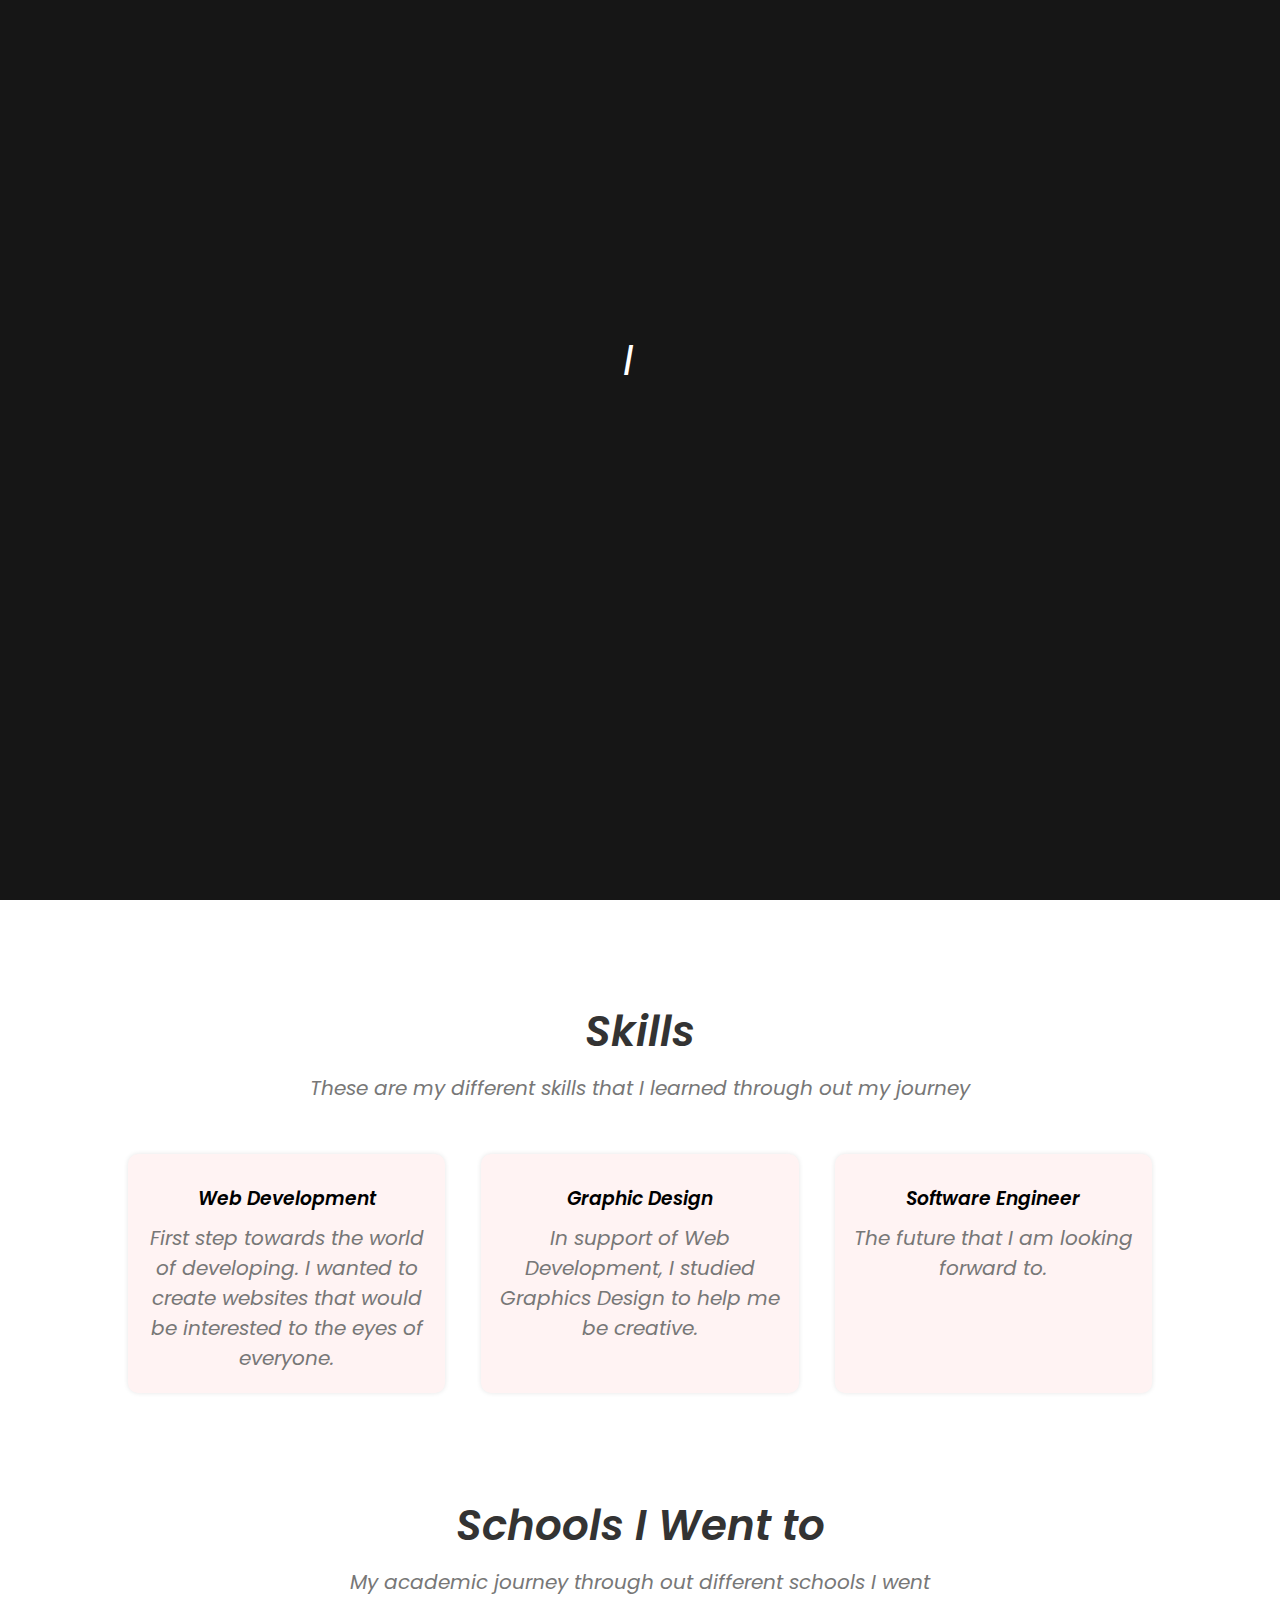
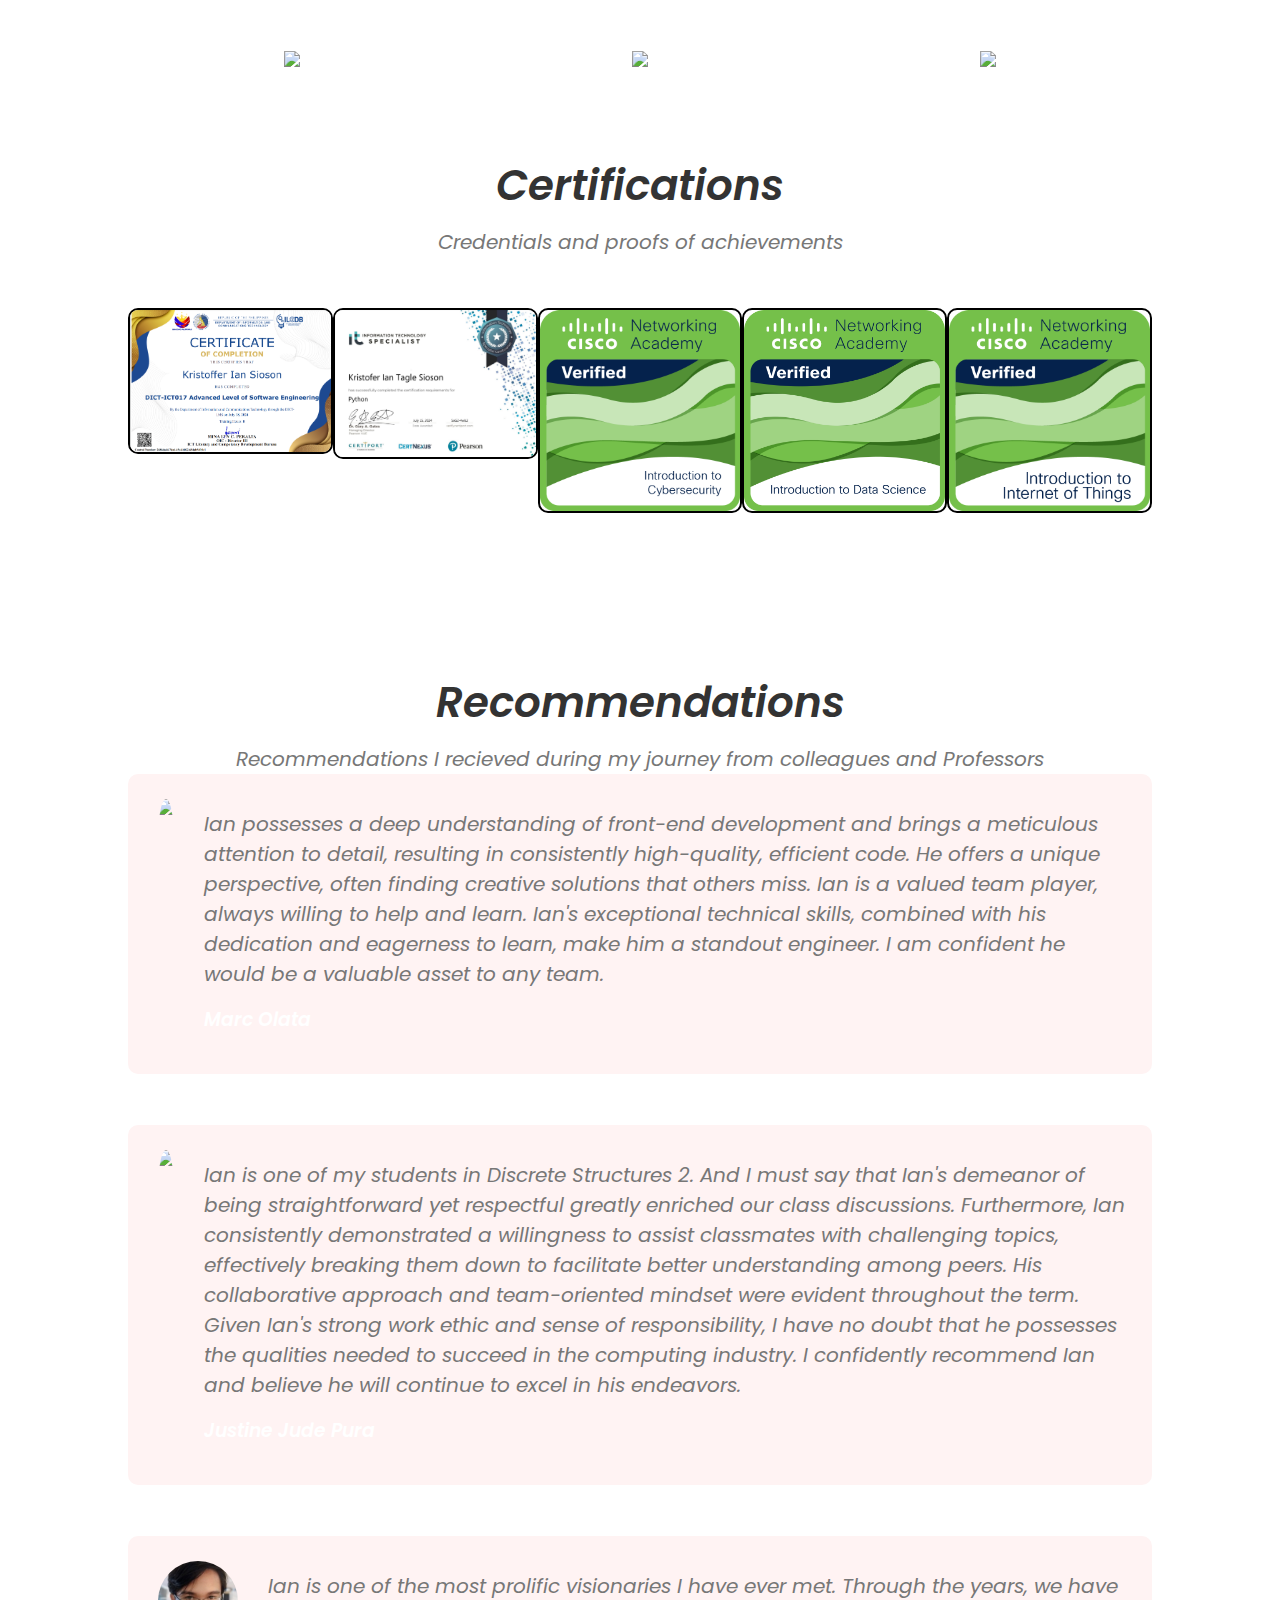
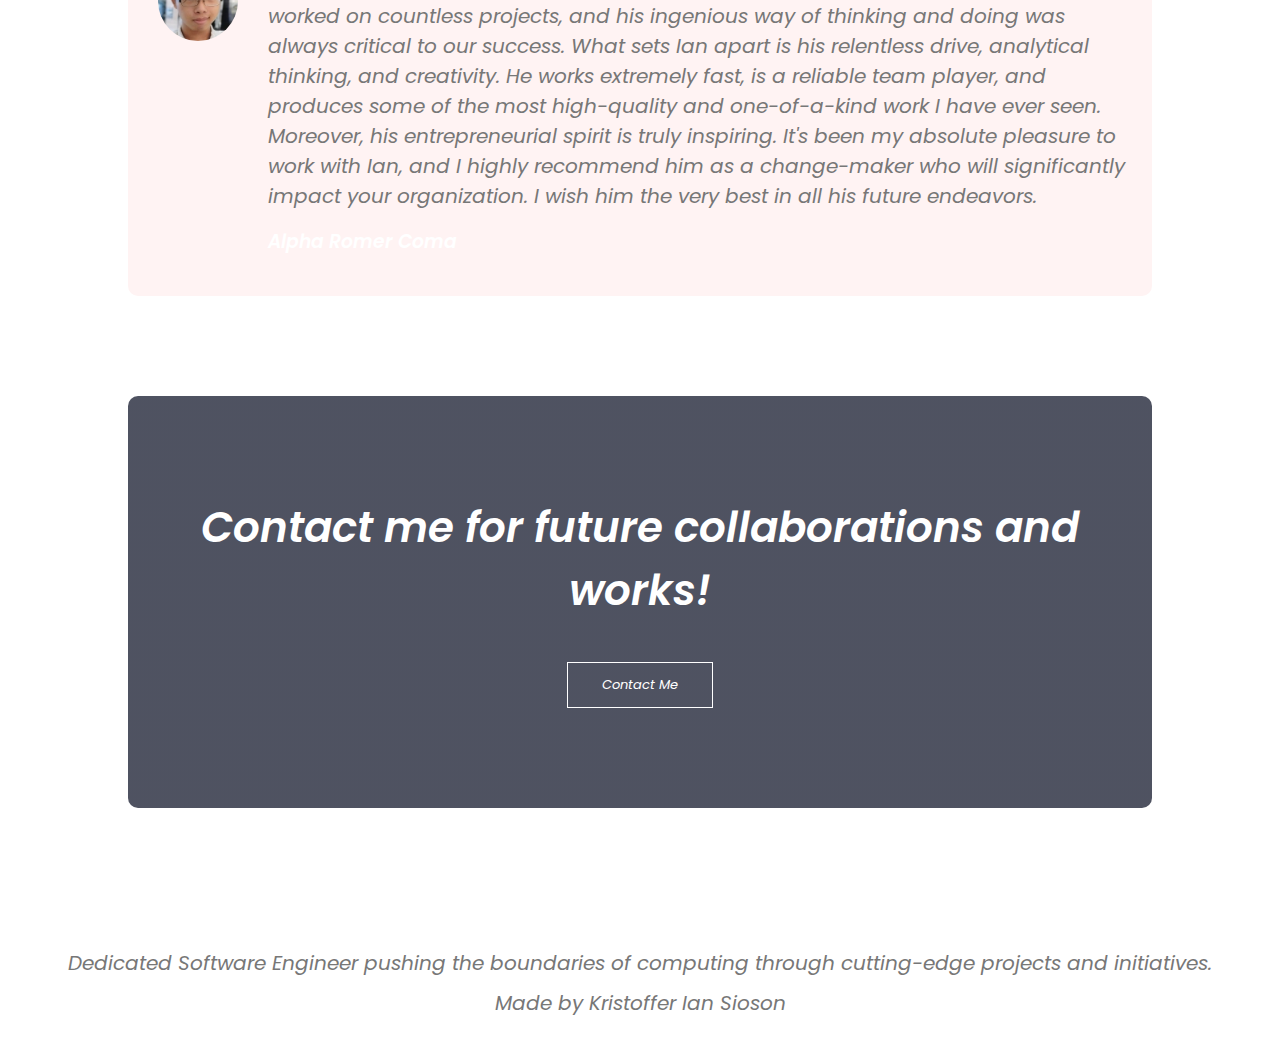
==== commit 6d029213: "added an intro splash screen, and fixed the animation of the header" ====
--- a/index.html
+++ b/index.html
@@ -10,6 +10,16 @@
 <link rel="stylesheet" href="https://cdnjs.cloudflare.com/ajax/libs/font-awesome/6.5.2/css/all.min.css" integrity="sha512-SnH5WK+bZxgPHs44uWIX+LLJAJ9/2PkPKZ5QiAj6Ta86w+fsb2TkcmfRyVX3pBnMFcV7oQPJkl9QevSCWr3W6A==" crossorigin="anonymous" referrerpolicy="no-referrer" />
 </head>
 <body>
+
+    <div class="intro">
+        <h1 class="logo-header">
+        <span class="logo">I</span><span class="logo">S</span>
+        </h1>
+    </div>
+
+
+
+    <script src="app.js"></script>
     <section class="header">
         <nav>
             <a href="index.html"><img src="images/logo.png"></a>
@@ -24,11 +34,12 @@
             <i class="fa-solid fa-bars" onclick="showMenu()"></i>
         </nav>
         <div class="text-box">
-            <h1>KRISTOFFER IAN SIOSON</h1>
-            <p>Software Engineer | Graphics Design | Web Developer</p>
-
-        </div>
-    </section>
+            <span class="text1">Kristoffer Ian Sioson </span>
+            <span class="text2">Software Engineer | Graphics Design | Web Developer</span>
+
+        </div>
+    </section>
+    
 
     <!-- About Project -->
 
--- a/style.css
+++ b/style.css
@@ -18,6 +18,52 @@
     position: relative;
     
 }
+
+
+
+/* splas intro */
+
+.intro{
+    position: fixed;
+    z-index: 1;
+    left: 0;
+    top: 0;
+    width: 100%;
+    height: 100vh;
+    background-color: #161616;
+    transition: 1s;
+
+}
+
+.logo-header{
+    position: absolute;
+    top: 40%;
+    left: 50%;
+    transform: translate(-50%, -50%);
+    color: #ffffff;
+}
+
+.logo{
+    position: relative;
+    display: inline-block;
+    bottom: -20px;
+    opacity: 0;
+
+}
+
+.logo.active{
+    bottom: 0;
+    opacity: 1;
+    transition: ease-in-out 0.5s;
+}
+
+.logo.fade{
+    bottom: 150px;
+    opacity: 0;
+    transition: ease-in-out 0.5s;
+}
+
+
 nav{
     display: flex;
     padding: 2% 6%;
@@ -55,23 +101,41 @@
     width: 100%;
 }
 .text-box{
-    width: 90%;
-    color: #fff;
+    text-align: center;
     position: absolute;
     top: 50%;
     left: 50%;
     transform: translate(-50%, -50%);
-    text-align: center;
-}
-.text-box h1{
-    font-size: 62px;
-    color: #fff;
-}
-.text-box p{
-    margin: 10px 0 40px;
-    font-size: 20px;
-    color: #fff;
-}
+}
+
+.text-box span{
+    text-transform: uppercase;
+    display: block;
+}
+
+.text1{
+    color: white;
+    font-size: 60px;
+    font-weight: 700;
+    letter-spacing: 8px;
+    margin-bottom: 20px;
+    background: transparent;
+    position: relative;
+    animation: text 2s 2;
+
+}
+.text2{
+    font-size: 30px;
+    color: #0ad9fd;
+}
+
+@keyframes text {
+    0%{
+        color: black;
+        margin-bottom: -40px;
+    }
+}
+
 
 nav .fa{
     display: none;
@@ -534,7 +598,7 @@
 .project-col2{
     flex-basis: 31%;
     background: #fff3f3;
-    background-image: linear-gradient(rgba(4,9,30,0.7), rgba(4,9,30,0.7)), url('images/projectsoon.jpg');
+    background-image: linear-gradient(rgba(4,9,30,0.7), rgba(4,9,30,0.7)), url('images/pinoypalate.png');
     border-radius: 10px;
     margin-bottom: 5%;
     padding: 20px 12px;
